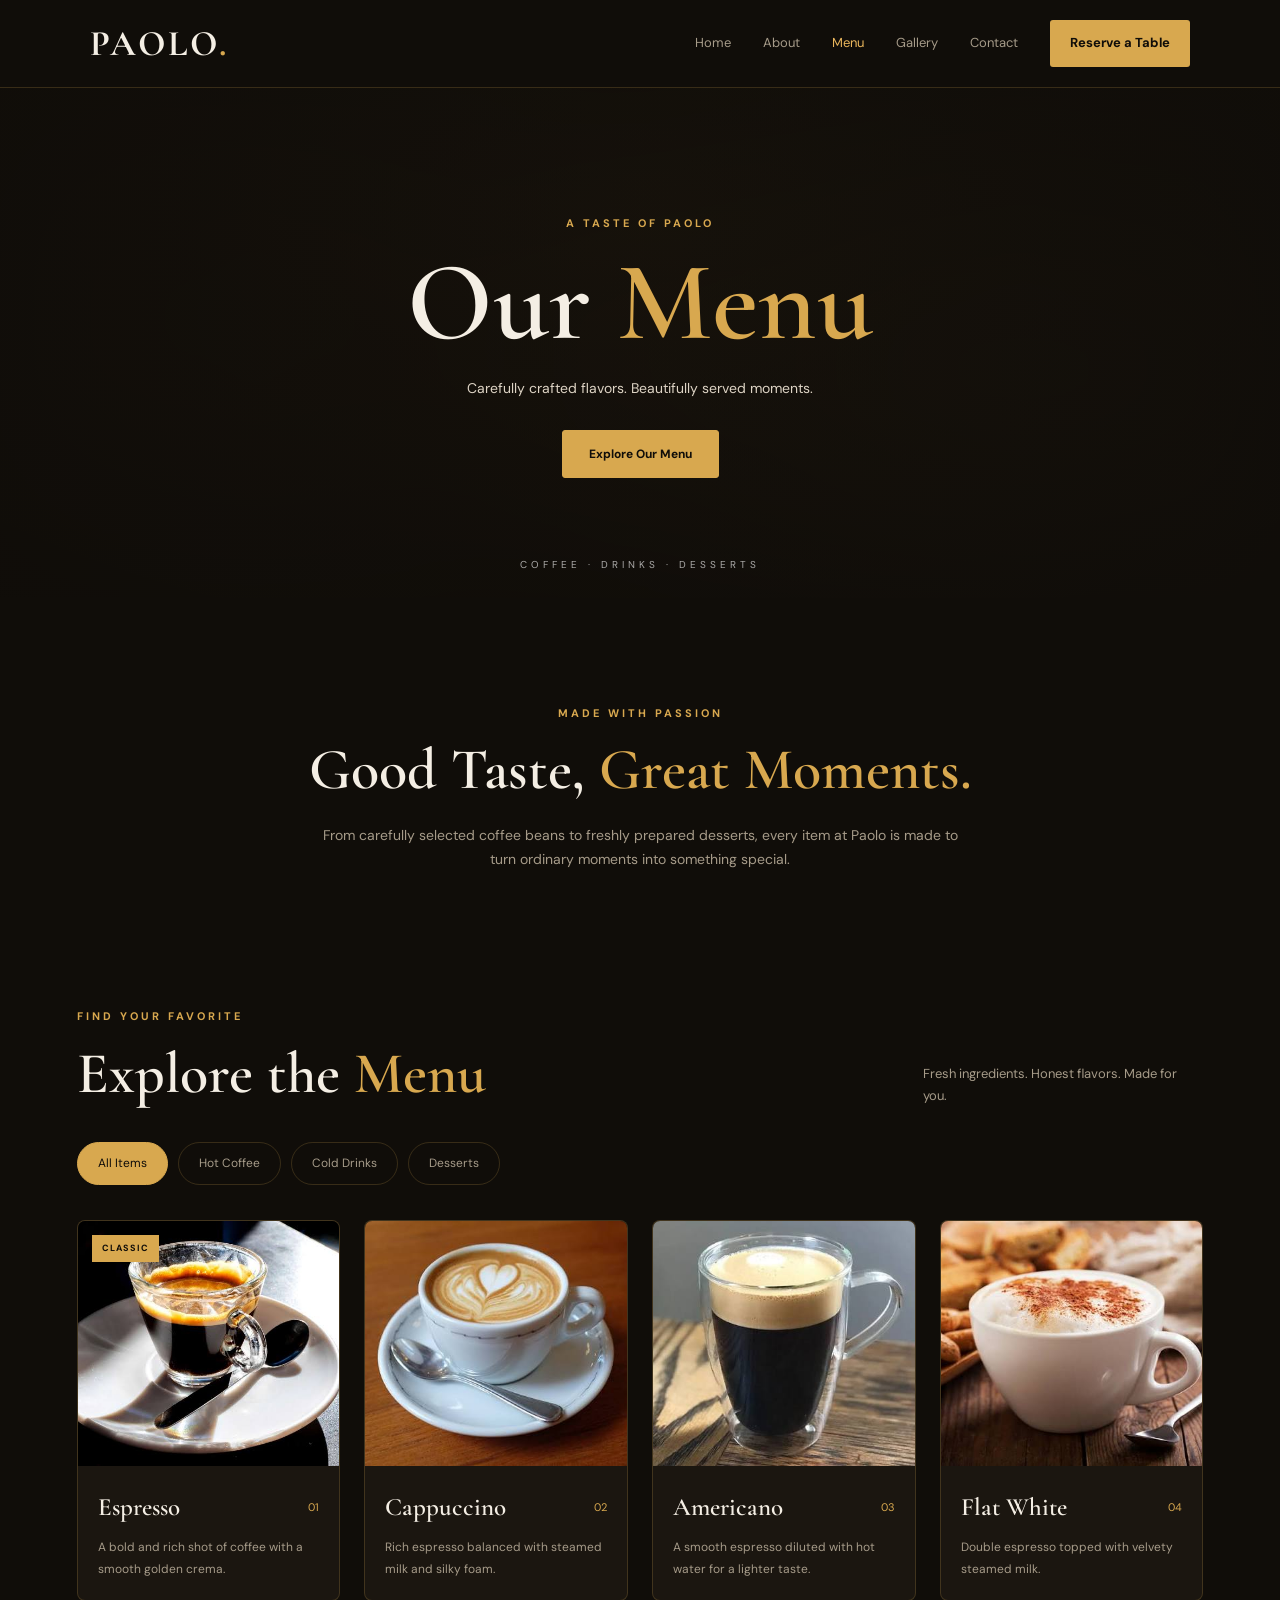
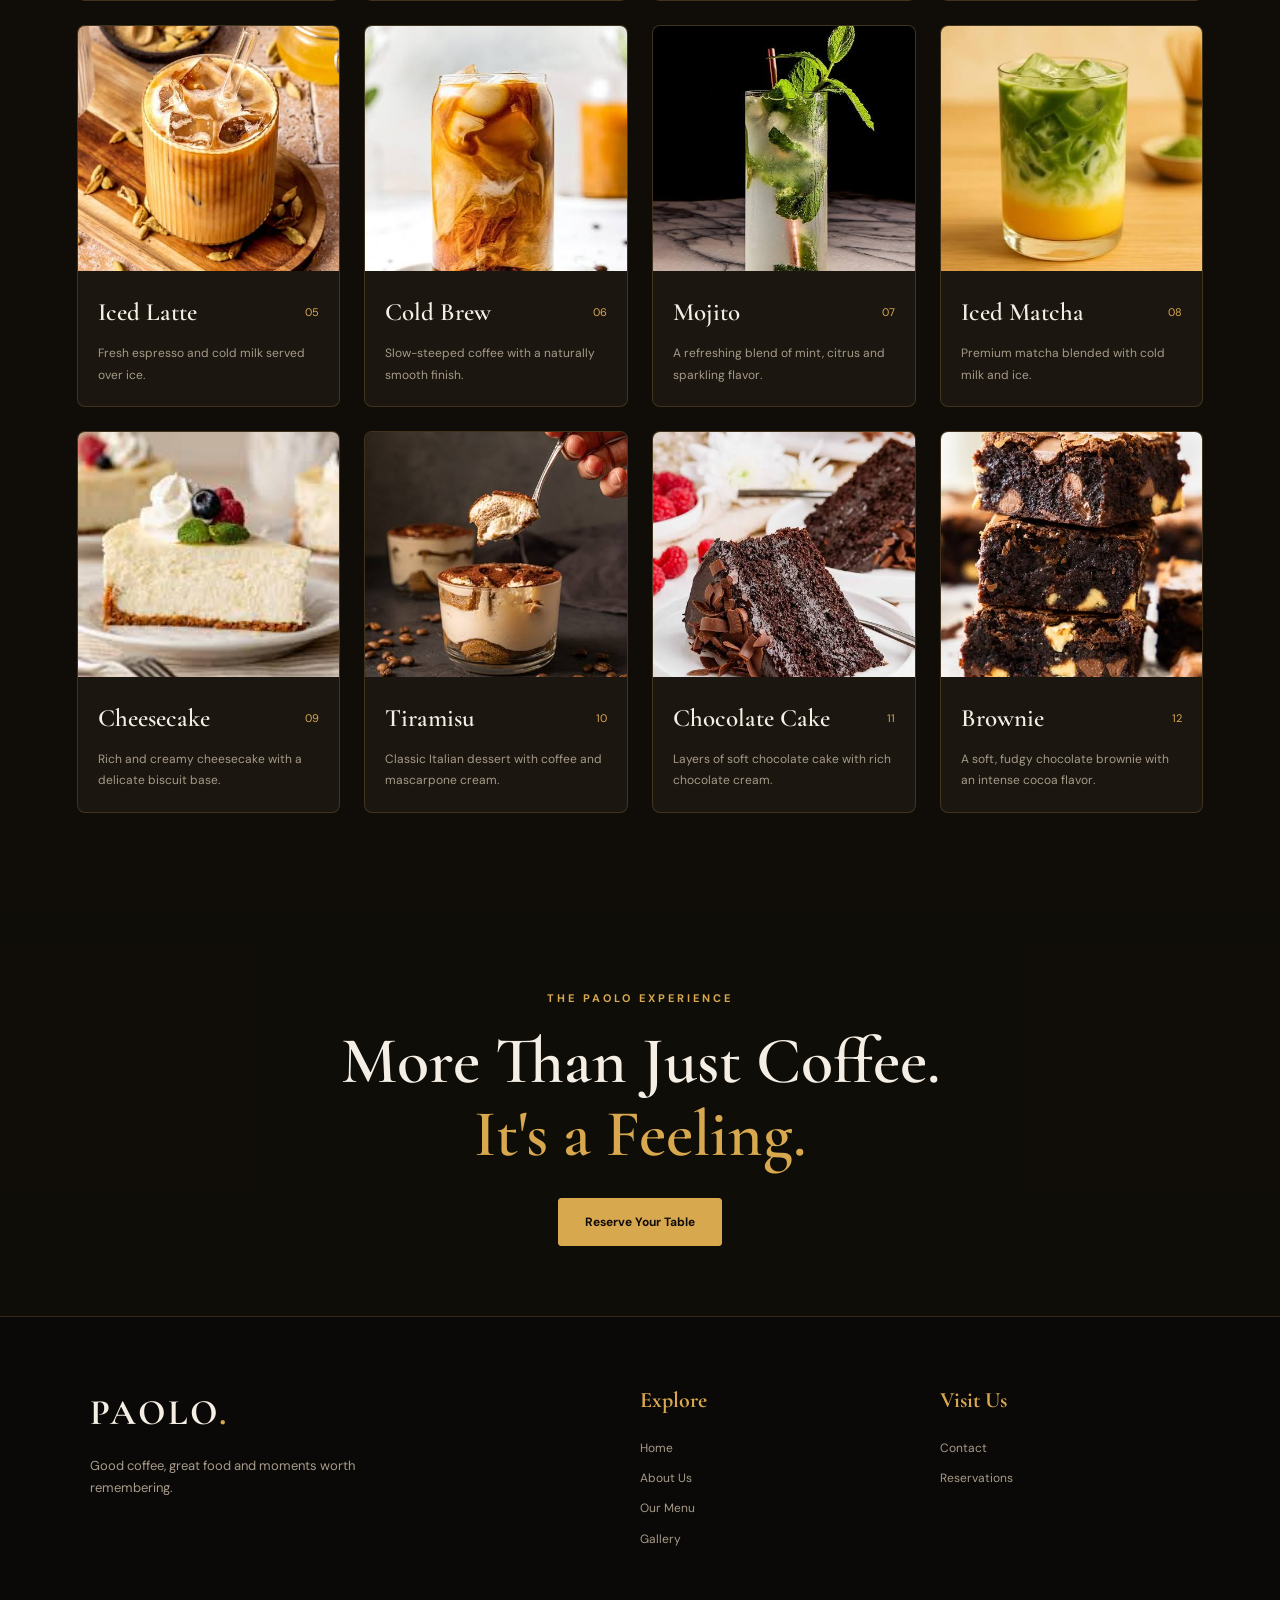
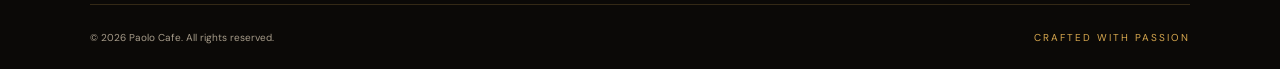
==== menu.html @ 392eb5f2 "add files" ====
<!DOCTYPE html>
<html lang="en" dir="ltr">
<head>
    <meta charset="UTF-8">
    <meta name="viewport" content="width=device-width, initial-scale=1.0">
    <meta name="description" content="Explore the Paolo Cafe menu — specialty coffee, refreshing drinks and handcrafted desserts.">
    <title>Our Menu | Paolo Cafe</title>

    <link rel="preconnect" href="https://fonts.googleapis.com">
    <link rel="preconnect" href="https://fonts.gstatic.com" crossorigin>
    <link href="https://fonts.googleapis.com/css2?family=Cormorant+Garamond:wght@500;600;700&family=DM+Sans:wght@400;500;600;700&display=swap" rel="stylesheet">
    <link rel="stylesheet" href="./asstes/css/menu.css">
</head>

<body>

    <!-- Header -->
    <header class="site-header">
        <a href="index.html" class="logo">PAOLO<span>.</span></a>

        <button class="nav-toggle" aria-label="Toggle navigation" aria-expanded="false">
            <span></span>
            <span></span>
            <span></span>
        </button>

        <nav class="main-nav">
            <a href="index.html">Home</a>
            <a href="index.html#about">About</a>
            <a href="menu.html" class="active">Menu</a>
            <a href="index.html#gallery">Gallery</a>
            <a href="index.html#contact">Contact</a>
            <a href="index.html#reservation" class="nav-cta">Reserve a Table</a>
        </nav>
    </header>

    <main>

        <!-- Hero -->
        <section class="menu-hero">
            <div class="hero-overlay"></div>
            <div class="hero-content">
                <span class="eyebrow">A TASTE OF PAOLO</span>
                <h1>Our <span>Menu</span></h1>
                <p>Carefully crafted flavors. Beautifully served moments.</p>
                <a href="#menu-items" class="gold-button">Explore Our Menu</a>
            </div>
            <span class="hero-caption">COFFEE · DRINKS · DESSERTS</span>
        </section>

        <!-- Introduction -->
        <section class="menu-intro section-padding">
            <span class="eyebrow">MADE WITH PASSION</span>
            <h2>Good Taste, <span>Great Moments.</span></h2>
            <p>
                From carefully selected coffee beans to freshly prepared desserts,
                every item at Paolo is made to turn ordinary moments into something special.
            </p>
        </section>

        <!-- Menu Products -->
        <section class="menu-section section-padding" id="menu-items">
            <div class="section-heading">
                <div>
                    <span class="eyebrow">FIND YOUR FAVORITE</span>
                    <h2>Explore the <span>Menu</span></h2>
                </div>
                <p>Fresh ingredients. Honest flavors. Made for you.</p>
            </div>

            <div class="filter-list">
                <button class="filter-btn active" data-filter="all">All Items</button>
                <button class="filter-btn" data-filter="coffee">Hot Coffee</button>
                <button class="filter-btn" data-filter="cold">Cold Drinks</button>
                <button class="filter-btn" data-filter="dessert">Desserts</button>
            </div>

            <div class="product-grid">

                <article class="product-card" data-category="coffee">
                    <div class="product-image">
                        <img src="./asstes/images/esspresso.jpg" alt="Espresso coffee" loading="lazy">
                        <span class="product-tag">CLASSIC</span>
                    </div>
                    <div class="product-info">
                        <div class="product-title"><h3>Espresso</h3><span>01</span></div>
                        <p>A bold and rich shot of coffee with a smooth golden crema.</p>
                    </div>
                </article>

                <article class="product-card" data-category="coffee">
                    <div class="product-image">
                        <img src="./asstes/images/cappuccino.jpg" alt="Cappuccino" loading="lazy">
                    </div>
                    <div class="product-info">
                        <div class="product-title"><h3>Cappuccino</h3><span>02</span></div>
                        <p>Rich espresso balanced with steamed milk and silky foam.</p>
                    </div>
                </article>

                <article class="product-card" data-category="coffee">
                    <div class="product-image">
                        <img src="./asstes/images/amricano.jpg" alt="Americano coffee" loading="lazy">
                    </div>
                    <div class="product-info">
                        <div class="product-title"><h3>Americano</h3><span>03</span></div>
                        <p>A smooth espresso diluted with hot water for a lighter taste.</p>
                    </div>
                </article>

                <article class="product-card" data-category="coffee">
                    <div class="product-image">
                        <img src="./asstes/images/flatwhite.jpg" alt="Flat white coffee" loading="lazy">
                    </div>
                    <div class="product-info">
                        <div class="product-title"><h3>Flat White</h3><span>04</span></div>
                        <p>Double espresso topped with velvety steamed milk.</p>
                    </div>
                </article>

                <article class="product-card" data-category="cold">
                    <div class="product-image">
                        <img src="./asstes/images/icedlatte.jpg" alt="Iced latte" loading="lazy">
                    </div>
                    <div class="product-info">
                        <div class="product-title"><h3>Iced Latte</h3><span>05</span></div>
                        <p>Fresh espresso and cold milk served over ice.</p>
                    </div>
                </article>

                <article class="product-card" data-category="cold">
                    <div class="product-image">
                        <img src="./asstes/images/goldbrew.jpg" alt="Cold brew coffee" loading="lazy">
                    </div>
                    <div class="product-info">
                        <div class="product-title"><h3>Cold Brew</h3><span>06</span></div>
                        <p>Slow-steeped coffee with a naturally smooth finish.</p>
                    </div>
                </article>

                <article class="product-card" data-category="cold">
                    <div class="product-image">
                        <img src="./asstes/images/mojito.jpg" alt="Fresh mojito" loading="lazy">
                    </div>
                    <div class="product-info">
                        <div class="product-title"><h3>Mojito</h3><span>07</span></div>
                        <p>A refreshing blend of mint, citrus and sparkling flavor.</p>
                    </div>
                </article>

                <article class="product-card" data-category="cold">
                    <div class="product-image">
                        <img src="./asstes/images/icedmatcha.jpg" alt="Iced matcha latte" loading="lazy">
                    </div>
                    <div class="product-info">
                        <div class="product-title"><h3>Iced Matcha</h3><span>08</span></div>
                        <p>Premium matcha blended with cold milk and ice.</p>
                    </div>
                </article>

                <article class="product-card" data-category="dessert">
                    <div class="product-image">
                        <img src="./asstes/images/cheesecake.jpg" alt="Cheesecake dessert" loading="lazy">
                    </div>
                    <div class="product-info">
                        <div class="product-title"><h3>Cheesecake</h3><span>09</span></div>
                        <p>Rich and creamy cheesecake with a delicate biscuit base.</p>
                    </div>
                </article>

                <article class="product-card" data-category="dessert">
                    <div class="product-image">
                        <img src="./asstes/images/tiramisu.jpg" alt="Tiramisu dessert" loading="lazy">
                    </div>
                    <div class="product-info">
                        <div class="product-title"><h3>Tiramisu</h3><span>10</span></div>
                        <p>Classic Italian dessert with coffee and mascarpone cream.</p>
                    </div>
                </article>

                <article class="product-card" data-category="dessert">
                    <div class="product-image">
                        <img src="./asstes/images/chocolatecake.jpg" alt="Chocolate cake" loading="lazy">
                    </div>
                    <div class="product-info">
                        <div class="product-title"><h3>Chocolate Cake</h3><span>11</span></div>
                        <p>Layers of soft chocolate cake with rich chocolate cream.</p>
                    </div>
                </article>

                <article class="product-card" data-category="dessert">
                    <div class="product-image">
                        <img src="./asstes/images/brownie.jpg" alt="Chocolate brownie" loading="lazy">
                    </div>
                    <div class="product-info">
                        <div class="product-title"><h3>Brownie</h3><span>12</span></div>
                        <p>A soft, fudgy chocolate brownie with an intense cocoa flavor.</p>
                    </div>
                </article>

            </div>

            <p class="empty-message" hidden>No items found in this category.</p>
        </section>

        <!-- Closing Banner -->
        <section class="menu-banner">
            <div class="banner-overlay"></div>
            <div class="banner-content">
                <span class="eyebrow">THE PAOLO EXPERIENCE</span>
                <h2>More Than Just Coffee.<br><span>It's a Feeling.</span></h2>
                <a href="index.html#reservation" class="gold-button">Reserve Your Table</a>
            </div>
        </section>

    </main>

    <!-- Footer -->
    <footer class="site-footer">
        <div class="footer-main">
            <div class="footer-brand">
                <a href="index.html" class="logo">PAOLO<span>.</span></a>
                <p>Good coffee, great food and moments worth remembering.</p>
            </div>

            <div class="footer-links">
                <h4>Explore</h4>
                <a href="index.html">Home</a>
                <a href="index.html#about">About Us</a>
                <a href="menu.html">Our Menu</a>
                <a href="index.html#gallery">Gallery</a>
            </div>

            <div class="footer-links">
                <h4>Visit Us</h4>
                <a href="index.html#contact">Contact</a>
                <a href="index.html#reservation">Reservations</a>
            </div>
        </div>

        <div class="footer-bottom">
            <p>© 2026 Paolo Cafe. All rights reserved.</p>
            <span>CRAFTED WITH PASSION</span>
        </div>
    </footer>

    <script src="./asstes/js/menu.js" defer></script>
</body>
</html>
---- asstes/css/menu.css ----
/* =========================
   MENU PAGE - BASE
========================= */

:root {
    --bg: #100d09;
    --surface: #1b1610;
    --surface-light: #241d14;
    --gold: #d8a84f;
    --gold-light: #eab65c;
    --text: #f4eee4;
    --muted: #a69b89;
    --border: rgba(216, 168, 79, 0.2);
    --heading-font: "Cormorant Garamond", serif;
    --body-font: "DM Sans", sans-serif;
}

* {
    margin: 0;
    padding: 0;
    box-sizing: border-box;
}

html {
    scroll-behavior: smooth;
    scroll-padding-top: 90px;
}

body {
    background: var(--bg);
    color: var(--text);
    font-family: var(--body-font);
    line-height: 1.7;
    overflow-x: hidden;
}

body.menu-page {
    min-width: 320px;
}

a {
    color: inherit;
    text-decoration: none;
}

button {
    font: inherit;
}

img {
    display: block;
    width: 100%;
}

.section-padding {
    padding: 100px max(6%, calc((100% - 1320px) / 2));
}

.eyebrow {
    display: inline-block;
    color: var(--gold);
    font-size: 11px;
    font-weight: 700;
    letter-spacing: 3px;
    text-transform: uppercase;
}

/* =========================
   HEADER
========================= */

.site-header {
    position: relative;
    z-index: 20;
    min-height: 88px;
    padding: 0 7%;
    display: flex;
    align-items: center;
    justify-content: space-between;
    background: #100d09;
    border-bottom: 1px solid var(--border);
}

.logo {
    font-family: var(--heading-font);
    font-size: 36px;
    font-weight: 700;
    letter-spacing: 2px;
}

.logo span {
    color: var(--gold);
}

.main-nav {
    display: flex;
    align-items: center;
    gap: 32px;
}

.main-nav a {
    color: var(--muted);
    font-size: 13px;
    transition: color 0.25s ease;
}

.main-nav a:hover,
.main-nav a.active {
    color: var(--gold-light);
}

.main-nav .nav-cta {
    padding: 12px 20px;
    color: var(--bg);
    background: var(--gold);
    border-radius: 3px;
    font-weight: 700;
}

.main-nav .nav-cta:hover {
    background: var(--gold-light);
    color: var(--bg);
}

.nav-toggle {
    display: none;
    width: 42px;
    height: 42px;
    padding: 10px;
    background: transparent;
    border: 1px solid var(--border);
    border-radius: 4px;
    cursor: pointer;
}

.nav-toggle span {
    display: block;
    height: 2px;
    margin: 5px 0;
    background: var(--gold);
}

/* =========================
   HERO
========================= */

.menu-hero {
    position: relative;
    min-height: 510px;
    display: grid;
    place-items: center;
    overflow: hidden;
    background: url("../images/menu-hero.webp") center 45% / cover no-repeat;
    text-align: center;
}

.hero-overlay,
.banner-overlay {
    position: absolute;
    inset: 0;
    background: linear-gradient(90deg, rgba(16, 13, 9, 0.82), rgba(16, 13, 9, 0.48), rgba(16, 13, 9, 0.82));
}

.hero-content {
    position: relative;
    z-index: 1;
    padding: 70px 20px;
}

.hero-content h1 {
    margin: 12px 0;
    font-family: var(--heading-font);
    font-size: clamp(64px, 9vw, 112px);
    line-height: 1;
    font-weight: 600;
}

.hero-content h1 span,
.menu-intro h2 span,
.section-heading h2 span,
.banner-content h2 span {
    color: var(--gold);
}

.hero-content p {
    margin: 18px 0 30px;
    color: #ded4c5;
    font-size: 14px;
}

.gold-button {
    display: inline-flex;
    justify-content: center;
    align-items: center;
    min-height: 48px;
    padding: 0 26px;
    background: var(--gold);
    color: var(--bg);
    border: 1px solid var(--gold);
    border-radius: 3px;
    font-size: 12px;
    font-weight: 700;
    transition: background 0.25s ease, color 0.25s ease;
}

.gold-button:hover {
    background: transparent;
    color: var(--gold-light);
}

.hero-caption {
    position: absolute;
    bottom: 25px;
    left: 50%;
    transform: translateX(-50%);
    color: rgba(255, 255, 255, 0.65);
    font-size: 10px;
    letter-spacing: 4px;
    white-space: nowrap;
}

/* =========================
   INTRO
========================= */

.menu-intro {
    max-width: 950px;
    margin: auto;
    text-align: center;
}

.menu-intro h2,
.section-heading h2 {
    margin-top: 12px;
    font-family: var(--heading-font);
    font-size: clamp(38px, 5vw, 58px);
    font-weight: 600;
    line-height: 1.15;
}

.menu-intro p {
    max-width: 650px;
    margin: 20px auto 0;
    color: var(--muted);
    font-size: 14px;
}

/* =========================
   MENU SECTION
========================= */

.menu-section {
    padding-top: 30px;
}

.section-heading {
    display: flex;
    align-items: end;
    justify-content: space-between;
    gap: 30px;
    margin-bottom: 35px;
}

.section-heading > p {
    max-width: 280px;
    color: var(--muted);
    font-size: 13px;
}

.filter-list {
    display: flex;
    flex-wrap: wrap;
    gap: 10px;
    margin-bottom: 35px;
}

.filter-btn {
    padding: 10px 20px;
    color: var(--muted);
    background: transparent;
    border: 1px solid var(--border);
    border-radius: 30px;
    font-size: 12px;
    cursor: pointer;
    transition: all 0.25s ease;
}

.filter-btn:hover,
.filter-btn.active {
    color: var(--bg);
    background: var(--gold);
    border-color: var(--gold);
}

.product-grid {
    display: grid;
    grid-template-columns: repeat(4, minmax(0, 1fr));
    gap: 24px;
}

.product-card {
    min-width: 0;
    overflow: hidden;
    background: var(--surface);
    border: 1px solid var(--border);
    border-radius: 8px;
    transition: transform 0.25s ease, border-color 0.25s ease;
}

.product-card:hover {
    transform: translateY(-5px);
    border-color: rgba(216, 168, 79, 0.65);
}

.product-card.is-hidden {
    display: none;
}

.product-image {
    position: relative;
    height: 245px;
    overflow: hidden;
    background: var(--surface-light);
}

.product-image img {
    height: 100%;
    object-fit: cover;
    transition: transform 0.45s ease;
}

.product-card:hover .product-image img {
    transform: scale(1.045);
}

.product-tag {
    position: absolute;
    top: 14px;
    left: 14px;
    padding: 6px 10px;
    color: var(--bg);
    background: var(--gold);
    font-size: 9px;
    font-weight: 700;
    letter-spacing: 1px;
}

.product-info {
    padding: 20px;
}

.product-title {
    display: flex;
    align-items: center;
    justify-content: space-between;
    gap: 10px;
}

.product-title h3 {
    font-family: var(--heading-font);
    font-size: 25px;
    font-weight: 600;
}

.product-title span {
    color: var(--gold);
    font-size: 11px;
}

.product-info p {
    margin-top: 9px;
    color: var(--muted);
    font-size: 12px;
    line-height: 1.8;
}

.empty-message {
    padding: 30px 0;
    color: var(--muted);
    text-align: center;
    font-size: 14px;
}

/* =========================
   CLOSING BANNER
========================= */

.menu-banner {
    position: relative;
    min-height: 390px;
    display: grid;
    place-items: center;
    overflow: hidden;
    background: url("../images/menu-banner.webp") center / cover no-repeat;
    text-align: center;
}

.banner-overlay {
    background: rgba(16, 13, 9, 0.72);
}

.banner-content {
    position: relative;
    z-index: 1;
    padding: 70px 20px;
}

.banner-content h2 {
    margin: 15px 0 28px;
    font-family: var(--heading-font);
    font-size: clamp(38px, 6vw, 66px);
    font-weight: 600;
    line-height: 1.1;
}

/* =========================
   FOOTER
========================= */

.site-footer {
    padding: 65px 7% 0;
    background: #0b0907;
    border-top: 1px solid var(--border);
}

.footer-main {
    display: grid;
    grid-template-columns: 2fr 1fr 1fr;
    gap: 50px;
    padding-bottom: 55px;
}

.footer-brand p {
    max-width: 300px;
    margin-top: 12px;
    color: var(--muted);
    font-size: 13px;
}

.footer-links {
    display: flex;
    flex-direction: column;
    align-items: flex-start;
    gap: 10px;
}

.footer-links h4 {
    margin-bottom: 8px;
    color: var(--gold);
    font-family: var(--heading-font);
    font-size: 22px;
}

.footer-links a {
    color: var(--muted);
    font-size: 12px;
    transition: color 0.2s ease;
}

.footer-links a:hover {
    color: var(--gold);
}

.footer-bottom {
    min-height: 65px;
    display: flex;
    justify-content: space-between;
    align-items: center;
    gap: 20px;
    border-top: 1px solid var(--border);
    color: var(--muted);
    font-size: 10px;
}

.footer-bottom span {
    color: var(--gold);
    letter-spacing: 2px;
}

/* =========================
   RESPONSIVE
========================= */

@media (max-width: 1100px) {
    .product-grid {
        grid-template-columns: repeat(3, minmax(0, 1fr));
    }

    .main-nav {
        gap: 20px;
    }
}

@media (max-width: 850px) {
    .site-header {
        min-height: 76px;
    }

    .nav-toggle {
        display: block;
    }

    .main-nav {
        position: absolute;
        top: 100%;
        left: 0;
        right: 0;
        display: none;
        flex-direction: column;
        align-items: stretch;
        gap: 0;
        padding: 12px 7% 20px;
        background: #100d09;
        border-bottom: 1px solid var(--border);
    }

    .main-nav.is-open {
        display: flex;
    }

    .main-nav a {
        padding: 13px 0;
        border-bottom: 1px solid rgba(216, 168, 79, 0.1);
    }

    .main-nav .nav-cta {
        margin-top: 12px;
        padding: 12px 16px;
        text-align: center;
    }

    .product-grid {
        grid-template-columns: repeat(2, minmax(0, 1fr));
    }

    .section-heading {
        align-items: flex-start;
        flex-direction: column;
        gap: 12px;
    }
}

@media (max-width: 600px) {
    .section-padding {
        padding: 75px 6%;
    }

    .menu-hero {
        min-height: 430px;
    }

    .product-grid {
        gap: 14px;
    }

    .product-image {
        height: 190px;
    }

    .product-info {
        padding: 14px;
    }

    .product-title h3 {
        font-size: 22px;
    }

    .product-info p {
        font-size: 11px;
    }

    .filter-list {
        gap: 8px;
    }

    .filter-btn {
        padding: 9px 13px;
        font-size: 11px;
    }

    .footer-main {
        grid-template-columns: 1fr 1fr;
        gap: 35px 20px;
    }

    .footer-brand {
        grid-column: 1 / -1;
    }

    .footer-bottom {
        align-items: flex-start;
        flex-direction: column;
        justify-content: center;
        padding: 16px 0;
    }
}

@media (max-width: 380px) {
    .product-grid {
        grid-template-columns: 1fr;
    }

    .product-image {
        height: 230px;
    }
}

@media (prefers-reduced-motion: reduce) {
    *,
    *::before,
    *::after {
        scroll-behavior: auto !important;
        transition-duration: 0.01ms !important;
    }
}

/* =========================
   MENU SCROLL PARALLAX
========================= */

.menu-section {
    position: relative;
    z-index: 2;
    overflow: hidden;
}

/* Main section entrance */
.menu-section .section-heading,
.menu-section .filter-list {
    opacity: 0;
    transform: translateY(70px);
    transition:
        opacity 0.8s ease,
        transform 0.9s cubic-bezier(0.2, 0.7, 0.2, 1);
}

.menu-section.is-visible .section-heading,
.menu-section.is-visible .filter-list {
    opacity: 1;
    transform: translateY(0);
}

/* Product cards entrance */
.menu-section .product-card {
    opacity: 0;
    transform: translateY(85px);
    transition:
        opacity 0.7s ease,
        transform 0.8s cubic-bezier(0.2, 0.7, 0.2, 1),
        border-color 0.25s ease;
    transition-delay: var(--card-delay, 0ms);
}

.menu-section.is-visible .product-card {
    opacity: 1;
    transform: translateY(0);
}

/* Keep filtered cards hidden */
.menu-section .product-card.is-hidden {
    display: none;
}

/* Accessibility */
@media (prefers-reduced-motion: reduce) {
    .menu-section .section-heading,
    .menu-section .filter-list,
    .menu-section .product-card {
        opacity: 1;
        transform: none;
        transition: none;
    }
}


/* Subtle Hero Ambient Gradient */

.menu-hero {
    position: relative;
    isolation: isolate;
    overflow: hidden;

    background:
        radial-gradient(
            ellipse 75% 90% at 50% 25%,
            rgba(216, 168, 79, 0.045) 0%,
            rgba(216, 168, 79, 0.018) 45%,
            transparent 100%
        ),
        #100d09;
}

/* Soft golden atmosphere */

.menu-hero::before {
    content: "";
    position: absolute;
    inset: 0;
    z-index: 0;
    pointer-events: none;

    background:
        radial-gradient(
            ellipse 45% 70% at 20% 45%,
            rgba(92, 56, 32, 0.055),
            transparent 100%
        ),
        radial-gradient(
            ellipse 50% 70% at 80% 55%,
            rgba(234, 182, 92, 0.035),
            transparent 100%
        );

    filter: blur(45px);
}

/* Keep content visible */

.menu-hero .hero-content,
.menu-hero .hero-caption {
    z-index: 2;
}
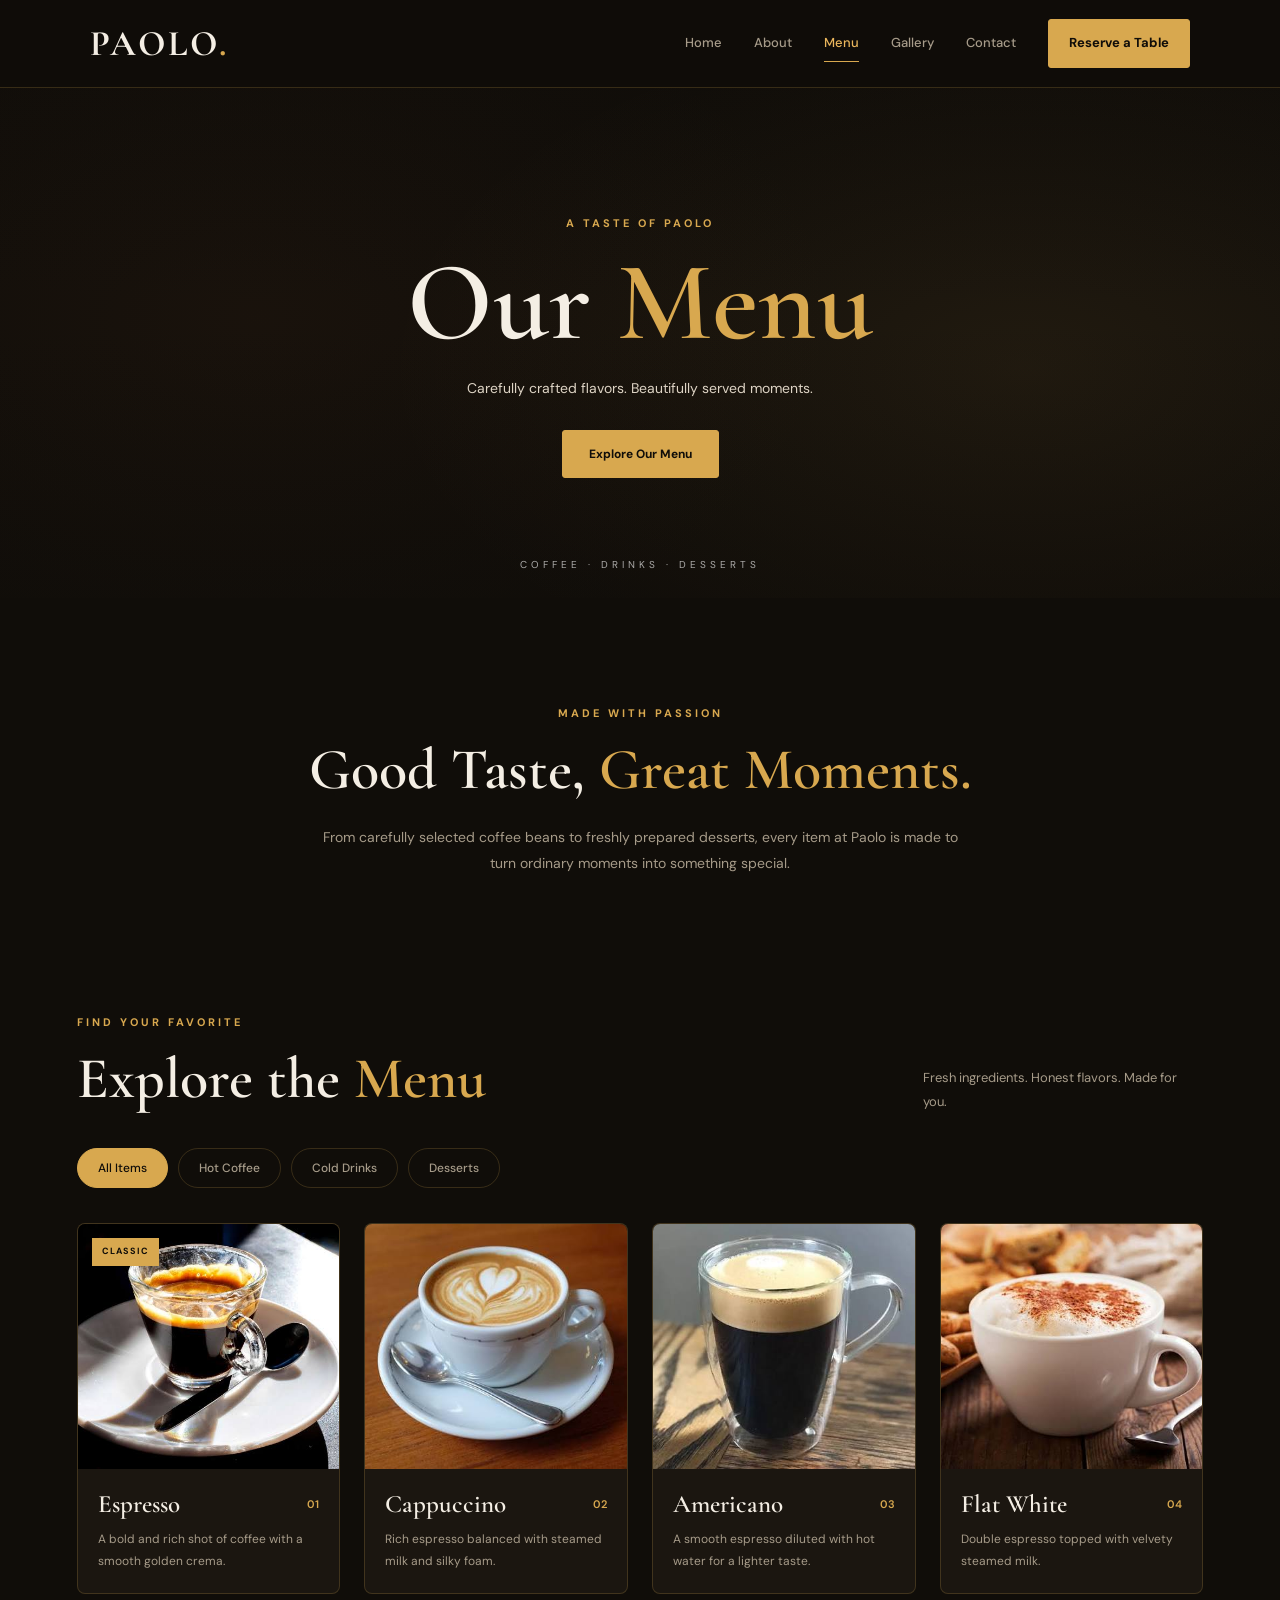
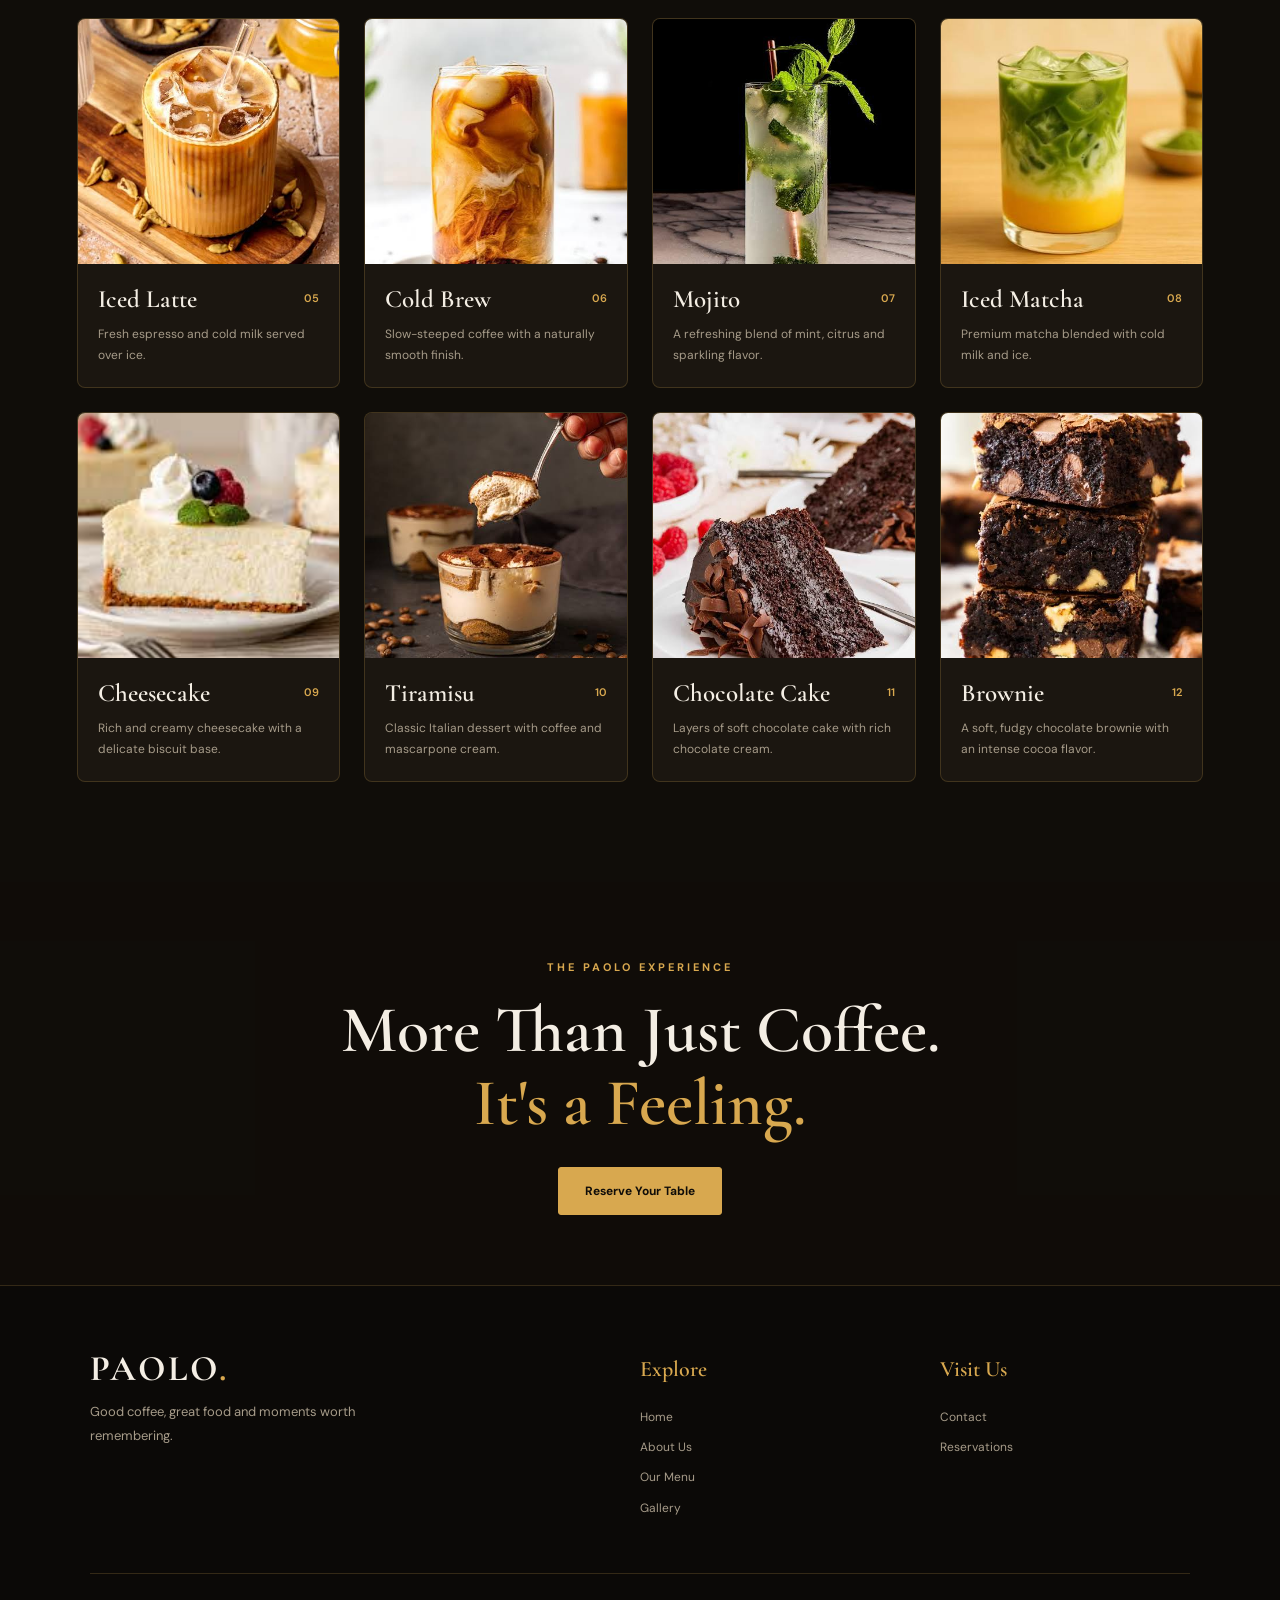
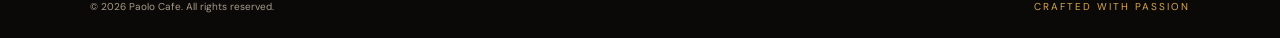
==== commit adeecbc7: "add" ====
--- a/menu.html
+++ b/menu.html
@@ -5,11 +5,16 @@
     <meta charset="UTF-8">
     <meta name="viewport" content="width=device-width, initial-scale=1.0">
     <meta name="description" content="Explore the Paolo Cafe menu — specialty coffee, refreshing drinks and handcrafted desserts.">
+    <meta name="theme-color" content="#100d09">
+
     <title>Our Menu | Paolo Cafe</title>
 
+    <!-- Google Fonts -->
     <link rel="preconnect" href="https://fonts.googleapis.com">
     <link rel="preconnect" href="https://fonts.gstatic.com" crossorigin>
     <link href="https://fonts.googleapis.com/css2?family=Cormorant+Garamond:wght@500;600;700&family=DM+Sans:wght@400;500;600;700&display=swap" rel="stylesheet">
+
+    <!-- Stylesheet -->
     <link rel="stylesheet" href="./asstes/css/menu.css">
 </head>
 
@@ -17,18 +22,26 @@
 
     <!-- Header -->
     <header class="site-header">
-        <a href="index.html" class="logo">PAOLO<span>.</span></a>
-
-        <button class="nav-toggle" aria-label="Toggle navigation" aria-expanded="false">
+        <a href="index.html" class="logo" aria-label="Paolo Cafe Home">
+            PAOLO<span>.</span>
+        </a>
+
+        <button
+            class="nav-toggle"
+            type="button"
+            aria-label="Toggle navigation"
+            aria-controls="main-nav"
+            aria-expanded="false"
+        >
             <span></span>
             <span></span>
             <span></span>
         </button>
 
-        <nav class="main-nav">
+        <nav class="main-nav" id="main-nav" aria-label="Main navigation">
             <a href="index.html">Home</a>
             <a href="index.html#about">About</a>
-            <a href="menu.html" class="active">Menu</a>
+            <a href="menu.html" class="active" aria-current="page">Menu</a>
             <a href="index.html#gallery">Gallery</a>
             <a href="index.html#contact">Contact</a>
             <a href="index.html#reservation" class="nav-cta">Reserve a Table</a>
@@ -39,13 +52,15 @@
 
         <!-- Hero -->
         <section class="menu-hero">
-            <div class="hero-overlay"></div>
+            <div class="hero-overlay" aria-hidden="true"></div>
+
             <div class="hero-content">
                 <span class="eyebrow">A TASTE OF PAOLO</span>
                 <h1>Our <span>Menu</span></h1>
                 <p>Carefully crafted flavors. Beautifully served moments.</p>
                 <a href="#menu-items" class="gold-button">Explore Our Menu</a>
             </div>
+
             <span class="hero-caption">COFFEE · DRINKS · DESSERTS</span>
         </section>
 
@@ -61,30 +76,38 @@
 
         <!-- Menu Products -->
         <section class="menu-section section-padding" id="menu-items">
+
             <div class="section-heading">
                 <div>
                     <span class="eyebrow">FIND YOUR FAVORITE</span>
                     <h2>Explore the <span>Menu</span></h2>
                 </div>
+
                 <p>Fresh ingredients. Honest flavors. Made for you.</p>
             </div>
 
-            <div class="filter-list">
-                <button class="filter-btn active" data-filter="all">All Items</button>
-                <button class="filter-btn" data-filter="coffee">Hot Coffee</button>
-                <button class="filter-btn" data-filter="cold">Cold Drinks</button>
-                <button class="filter-btn" data-filter="dessert">Desserts</button>
-            </div>
-
+            <!-- Filters -->
+            <div class="filter-list" role="group" aria-label="Filter menu by category">
+                <button type="button" class="filter-btn active" data-filter="all" aria-pressed="true">All Items</button>
+                <button type="button" class="filter-btn" data-filter="coffee" aria-pressed="false">Hot Coffee</button>
+                <button type="button" class="filter-btn" data-filter="cold" aria-pressed="false">Cold Drinks</button>
+                <button type="button" class="filter-btn" data-filter="dessert" aria-pressed="false">Desserts</button>
+            </div>
+
+            <!-- Product Grid -->
             <div class="product-grid">
 
+                <!-- Hot Coffee -->
                 <article class="product-card" data-category="coffee">
                     <div class="product-image">
                         <img src="./asstes/images/esspresso.jpg" alt="Espresso coffee" loading="lazy">
                         <span class="product-tag">CLASSIC</span>
                     </div>
                     <div class="product-info">
-                        <div class="product-title"><h3>Espresso</h3><span>01</span></div>
+                        <div class="product-title">
+                            <h3>Espresso</h3>
+                            <span>01</span>
+                        </div>
                         <p>A bold and rich shot of coffee with a smooth golden crema.</p>
                     </div>
                 </article>
@@ -94,7 +117,10 @@
                         <img src="./asstes/images/cappuccino.jpg" alt="Cappuccino" loading="lazy">
                     </div>
                     <div class="product-info">
-                        <div class="product-title"><h3>Cappuccino</h3><span>02</span></div>
+                        <div class="product-title">
+                            <h3>Cappuccino</h3>
+                            <span>02</span>
+                        </div>
                         <p>Rich espresso balanced with steamed milk and silky foam.</p>
                     </div>
                 </article>
@@ -104,7 +130,10 @@
                         <img src="./asstes/images/amricano.jpg" alt="Americano coffee" loading="lazy">
                     </div>
                     <div class="product-info">
-                        <div class="product-title"><h3>Americano</h3><span>03</span></div>
+                        <div class="product-title">
+                            <h3>Americano</h3>
+                            <span>03</span>
+                        </div>
                         <p>A smooth espresso diluted with hot water for a lighter taste.</p>
                     </div>
                 </article>
@@ -114,17 +143,24 @@
                         <img src="./asstes/images/flatwhite.jpg" alt="Flat white coffee" loading="lazy">
                     </div>
                     <div class="product-info">
-                        <div class="product-title"><h3>Flat White</h3><span>04</span></div>
+                        <div class="product-title">
+                            <h3>Flat White</h3>
+                            <span>04</span>
+                        </div>
                         <p>Double espresso topped with velvety steamed milk.</p>
                     </div>
                 </article>
 
+                <!-- Cold Drinks -->
                 <article class="product-card" data-category="cold">
                     <div class="product-image">
                         <img src="./asstes/images/icedlatte.jpg" alt="Iced latte" loading="lazy">
                     </div>
                     <div class="product-info">
-                        <div class="product-title"><h3>Iced Latte</h3><span>05</span></div>
+                        <div class="product-title">
+                            <h3>Iced Latte</h3>
+                            <span>05</span>
+                        </div>
                         <p>Fresh espresso and cold milk served over ice.</p>
                     </div>
                 </article>
@@ -134,7 +170,10 @@
                         <img src="./asstes/images/goldbrew.jpg" alt="Cold brew coffee" loading="lazy">
                     </div>
                     <div class="product-info">
-                        <div class="product-title"><h3>Cold Brew</h3><span>06</span></div>
+                        <div class="product-title">
+                            <h3>Cold Brew</h3>
+                            <span>06</span>
+                        </div>
                         <p>Slow-steeped coffee with a naturally smooth finish.</p>
                     </div>
                 </article>
@@ -144,7 +183,10 @@
                         <img src="./asstes/images/mojito.jpg" alt="Fresh mojito" loading="lazy">
                     </div>
                     <div class="product-info">
-                        <div class="product-title"><h3>Mojito</h3><span>07</span></div>
+                        <div class="product-title">
+                            <h3>Mojito</h3>
+                            <span>07</span>
+                        </div>
                         <p>A refreshing blend of mint, citrus and sparkling flavor.</p>
                     </div>
                 </article>
@@ -154,17 +196,24 @@
                         <img src="./asstes/images/icedmatcha.jpg" alt="Iced matcha latte" loading="lazy">
                     </div>
                     <div class="product-info">
-                        <div class="product-title"><h3>Iced Matcha</h3><span>08</span></div>
+                        <div class="product-title">
+                            <h3>Iced Matcha</h3>
+                            <span>08</span>
+                        </div>
                         <p>Premium matcha blended with cold milk and ice.</p>
                     </div>
                 </article>
 
+                <!-- Desserts -->
                 <article class="product-card" data-category="dessert">
                     <div class="product-image">
                         <img src="./asstes/images/cheesecake.jpg" alt="Cheesecake dessert" loading="lazy">
                     </div>
                     <div class="product-info">
-                        <div class="product-title"><h3>Cheesecake</h3><span>09</span></div>
+                        <div class="product-title">
+                            <h3>Cheesecake</h3>
+                            <span>09</span>
+                        </div>
                         <p>Rich and creamy cheesecake with a delicate biscuit base.</p>
                     </div>
                 </article>
@@ -174,7 +223,10 @@
                         <img src="./asstes/images/tiramisu.jpg" alt="Tiramisu dessert" loading="lazy">
                     </div>
                     <div class="product-info">
-                        <div class="product-title"><h3>Tiramisu</h3><span>10</span></div>
+                        <div class="product-title">
+                            <h3>Tiramisu</h3>
+                            <span>10</span>
+                        </div>
                         <p>Classic Italian dessert with coffee and mascarpone cream.</p>
                     </div>
                 </article>
@@ -184,7 +236,10 @@
                         <img src="./asstes/images/chocolatecake.jpg" alt="Chocolate cake" loading="lazy">
                     </div>
                     <div class="product-info">
-                        <div class="product-title"><h3>Chocolate Cake</h3><span>11</span></div>
+                        <div class="product-title">
+                            <h3>Chocolate Cake</h3>
+                            <span>11</span>
+                        </div>
                         <p>Layers of soft chocolate cake with rich chocolate cream.</p>
                     </div>
                 </article>
@@ -194,19 +249,26 @@
                         <img src="./asstes/images/brownie.jpg" alt="Chocolate brownie" loading="lazy">
                     </div>
                     <div class="product-info">
-                        <div class="product-title"><h3>Brownie</h3><span>12</span></div>
+                        <div class="product-title">
+                            <h3>Brownie</h3>
+                            <span>12</span>
+                        </div>
                         <p>A soft, fudgy chocolate brownie with an intense cocoa flavor.</p>
                     </div>
                 </article>
 
             </div>
 
-            <p class="empty-message" hidden>No items found in this category.</p>
+            <p class="empty-message" role="status" hidden>
+                No items found in this category.
+            </p>
+
         </section>
 
         <!-- Closing Banner -->
         <section class="menu-banner">
-            <div class="banner-overlay"></div>
+            <div class="banner-overlay" aria-hidden="true"></div>
+
             <div class="banner-content">
                 <span class="eyebrow">THE PAOLO EXPERIENCE</span>
                 <h2>More Than Just Coffee.<br><span>It's a Feeling.</span></h2>
@@ -218,9 +280,11 @@
 
     <!-- Footer -->
     <footer class="site-footer">
+
         <div class="footer-main">
+
             <div class="footer-brand">
-                <a href="index.html" class="logo">PAOLO<span>.</span></a>
+                <a href="index.html" class="logo" aria-label="Paolo Cafe Home">PAOLO<span>.</span></a>
                 <p>Good coffee, great food and moments worth remembering.</p>
             </div>
 
@@ -237,14 +301,18 @@
                 <a href="index.html#contact">Contact</a>
                 <a href="index.html#reservation">Reservations</a>
             </div>
+
         </div>
 
         <div class="footer-bottom">
             <p>© 2026 Paolo Cafe. All rights reserved.</p>
             <span>CRAFTED WITH PASSION</span>
         </div>
+
     </footer>
 
+    <!-- JavaScript -->
     <script src="./asstes/js/menu.js" defer></script>
+
 </body>
 </html>
--- a/asstes/css/menu.css
+++ b/asstes/css/menu.css
@@ -1,22 +1,36 @@
 
-/* =========================
-   MENU PAGE - BASE
-========================= */
+/* ========================================
+   PAOLO CAFE - MENU PAGE
+======================================== */
+
+/* 01. ROOT & RESET */
 
 :root {
     --bg: #100d09;
     --surface: #1b1610;
     --surface-light: #241d14;
+
     --gold: #d8a84f;
     --gold-light: #eab65c;
+
     --text: #f4eee4;
     --muted: #a69b89;
+
     --border: rgba(216, 168, 79, 0.2);
+    --border-hover: rgba(216, 168, 79, 0.65);
+
     --heading-font: "Cormorant Garamond", serif;
     --body-font: "DM Sans", sans-serif;
-}
-
-* {
+
+    --header-height: 88px;
+    --container-width: 1320px;
+
+    --transition: 0.3s ease;
+}
+
+*,
+*::before,
+*::after {
     margin: 0;
     padding: 0;
     box-sizing: border-box;
@@ -24,19 +38,22 @@
 
 html {
     scroll-behavior: smooth;
-    scroll-padding-top: 90px;
+    scroll-padding-top: calc(var(--header-height) + 20px);
 }
 
 body {
+    min-width: 320px;
+    overflow-x: hidden;
     background: var(--bg);
     color: var(--text);
     font-family: var(--body-font);
     line-height: 1.7;
-    overflow-x: hidden;
-}
-
-body.menu-page {
-    min-width: 320px;
+}
+
+body,
+button,
+input {
+    font-family: var(--body-font);
 }
 
 a {
@@ -45,16 +62,35 @@
 }
 
 button {
+    color: inherit;
     font: inherit;
 }
 
 img {
     display: block;
     width: 100%;
+    max-width: 100%;
+}
+
+button,
+a {
+    -webkit-tap-highlight-color: transparent;
+}
+
+button:focus-visible,
+a:focus-visible {
+    outline: 2px solid var(--gold-light);
+    outline-offset: 4px;
+}
+
+::selection {
+    color: var(--bg);
+    background: var(--gold);
 }
 
 .section-padding {
-    padding: 100px max(6%, calc((100% - 1320px) / 2));
+    width: 100%;
+    padding: 100px max(6%, calc((100% - var(--container-width)) / 2));
 }
 
 .eyebrow {
@@ -66,27 +102,39 @@
     text-transform: uppercase;
 }
 
-/* =========================
-   HEADER
-========================= */
+/* 02. HEADER */
 
 .site-header {
-    position: relative;
-    z-index: 20;
-    min-height: 88px;
-    padding: 0 7%;
+    position: fixed;
+    top: 0;
+    left: 0;
+    z-index: 10000;
+
+    width: 100%;
+    height: var(--header-height);
+
     display: flex;
     align-items: center;
     justify-content: space-between;
-    background: #100d09;
+
+    padding: 0 7%;
+
+    background: rgba(16, 13, 9, 0.96);
     border-bottom: 1px solid var(--border);
+
+    isolation: isolate;
+
+    backdrop-filter: blur(16px);
+    -webkit-backdrop-filter: blur(16px);
 }
 
 .logo {
+    flex-shrink: 0;
     font-family: var(--heading-font);
     font-size: 36px;
     font-weight: 700;
     letter-spacing: 2px;
+    line-height: 1;
 }
 
 .logo span {
@@ -100,33 +148,54 @@
 }
 
 .main-nav a {
+    position: relative;
     color: var(--muted);
     font-size: 13px;
-    transition: color 0.25s ease;
+    font-weight: 500;
+    transition: color var(--transition);
+}
+
+.main-nav a:not(.nav-cta)::after {
+    content: "";
+    position: absolute;
+    left: 0;
+    bottom: -7px;
+    width: 0;
+    height: 1px;
+    background: var(--gold);
+    transition: width var(--transition);
 }
 
 .main-nav a:hover,
 .main-nav a.active {
     color: var(--gold-light);
+}
+
+.main-nav a:not(.nav-cta):hover::after,
+.main-nav a:not(.nav-cta).active::after {
+    width: 100%;
 }
 
 .main-nav .nav-cta {
     padding: 12px 20px;
     color: var(--bg);
     background: var(--gold);
+    border: 1px solid var(--gold);
     border-radius: 3px;
     font-weight: 700;
+    transition: all var(--transition);
 }
 
 .main-nav .nav-cta:hover {
-    background: var(--gold-light);
-    color: var(--bg);
+    color: var(--gold-light);
+    background: transparent;
+    border-color: var(--gold);
 }
 
 .nav-toggle {
     display: none;
-    width: 42px;
-    height: 42px;
+    width: 44px;
+    height: 44px;
     padding: 10px;
     background: transparent;
     border: 1px solid var(--border);
@@ -136,35 +205,81 @@
 
 .nav-toggle span {
     display: block;
+    width: 100%;
     height: 2px;
     margin: 5px 0;
     background: var(--gold);
-}
-
-/* =========================
-   HERO
-========================= */
+    transition: all var(--transition);
+}
+
+/* 03. MAIN LAYOUT */
+
+main {
+    padding-top: var(--header-height);
+}
+
+/* 04. HERO */
 
 .menu-hero {
     position: relative;
+    isolation: isolate;
+
     min-height: 510px;
+
     display: grid;
     place-items: center;
+
     overflow: hidden;
-    background: url("../images/menu-hero.webp") center 45% / cover no-repeat;
+
+    background:
+        linear-gradient(
+            90deg,
+            rgba(16, 13, 9, 0.82),
+            rgba(16, 13, 9, 0.48),
+            rgba(16, 13, 9, 0.82)
+        ),
+        url("../images/menu-hero.webp") center 45% / cover no-repeat;
+
     text-align: center;
 }
 
-.hero-overlay,
-.banner-overlay {
+.menu-hero::before {
+    content: "";
     position: absolute;
     inset: 0;
-    background: linear-gradient(90deg, rgba(16, 13, 9, 0.82), rgba(16, 13, 9, 0.48), rgba(16, 13, 9, 0.82));
+    z-index: 0;
+    pointer-events: none;
+
+    background:
+        radial-gradient(
+            ellipse 45% 70% at 20% 45%,
+            rgba(92, 56, 32, 0.12),
+            transparent 100%
+        ),
+        radial-gradient(
+            ellipse 50% 70% at 80% 55%,
+            rgba(234, 182, 92, 0.08),
+            transparent 100%
+        );
+}
+
+.hero-overlay {
+    position: absolute;
+    inset: 0;
+    z-index: 0;
+
+    background: linear-gradient(
+        0deg,
+        rgba(16, 13, 9, 0.35),
+        transparent 55%,
+        rgba(16, 13, 9, 0.2)
+    );
 }
 
 .hero-content {
     position: relative;
-    z-index: 1;
+    z-index: 2;
+    width: 100%;
     padding: 70px 20px;
 }
 
@@ -172,8 +287,8 @@
     margin: 12px 0;
     font-family: var(--heading-font);
     font-size: clamp(64px, 9vw, 112px);
+    font-weight: 600;
     line-height: 1;
-    font-weight: 600;
 }
 
 .hero-content h1 span,
@@ -191,42 +306,49 @@
 
 .gold-button {
     display: inline-flex;
+    align-items: center;
     justify-content: center;
-    align-items: center;
+
     min-height: 48px;
     padding: 0 26px;
+
+    color: var(--bg);
     background: var(--gold);
-    color: var(--bg);
+
     border: 1px solid var(--gold);
     border-radius: 3px;
+
     font-size: 12px;
     font-weight: 700;
-    transition: background 0.25s ease, color 0.25s ease;
+
+    transition: all var(--transition);
 }
 
 .gold-button:hover {
+    color: var(--gold-light);
     background: transparent;
-    color: var(--gold-light);
+    border-color: var(--gold);
 }
 
 .hero-caption {
     position: absolute;
     bottom: 25px;
     left: 50%;
+    z-index: 2;
+
     transform: translateX(-50%);
+
     color: rgba(255, 255, 255, 0.65);
     font-size: 10px;
     letter-spacing: 4px;
     white-space: nowrap;
 }
 
-/* =========================
-   INTRO
-========================= */
+/* 05. INTRO */
 
 .menu-intro {
     max-width: 950px;
-    margin: auto;
+    margin: 0 auto;
     text-align: center;
 }
 
@@ -244,19 +366,20 @@
     margin: 20px auto 0;
     color: var(--muted);
     font-size: 14px;
-}
-
-/* =========================
-   MENU SECTION
-========================= */
+    line-height: 1.9;
+}
+
+/* 06. MENU SECTION */
 
 .menu-section {
+    position: relative;
+    z-index: 1;
     padding-top: 30px;
 }
 
 .section-heading {
     display: flex;
-    align-items: end;
+    align-items: flex-end;
     justify-content: space-between;
     gap: 30px;
     margin-bottom: 35px;
@@ -266,7 +389,10 @@
     max-width: 280px;
     color: var(--muted);
     font-size: 13px;
-}
+    line-height: 1.8;
+}
+
+/* 07. FILTERS */
 
 .filter-list {
     display: flex;
@@ -276,14 +402,20 @@
 }
 
 .filter-btn {
-    padding: 10px 20px;
+    min-height: 40px;
+    padding: 9px 20px;
+
     color: var(--muted);
     background: transparent;
+
     border: 1px solid var(--border);
     border-radius: 30px;
+
     font-size: 12px;
+    font-weight: 500;
     cursor: pointer;
-    transition: all 0.25s ease;
+
+    transition: all var(--transition);
 }
 
 .filter-btn:hover,
@@ -293,6 +425,8 @@
     border-color: var(--gold);
 }
 
+/* 08. PRODUCT GRID */
+
 .product-grid {
     display: grid;
     grid-template-columns: repeat(4, minmax(0, 1fr));
@@ -302,19 +436,19 @@
 .product-card {
     min-width: 0;
     overflow: hidden;
+
     background: var(--surface);
     border: 1px solid var(--border);
     border-radius: 8px;
-    transition: transform 0.25s ease, border-color 0.25s ease;
+
+    transition:
+        transform 0.35s ease,
+        border-color 0.35s ease;
 }
 
 .product-card:hover {
-    transform: translateY(-5px);
-    border-color: rgba(216, 168, 79, 0.65);
-}
-
-.product-card.is-hidden {
-    display: none;
+    transform: translateY(-6px);
+    border-color: var(--border-hover);
 }
 
 .product-image {
@@ -325,22 +459,26 @@
 }
 
 .product-image img {
+    width: 100%;
     height: 100%;
     object-fit: cover;
-    transition: transform 0.45s ease;
+    transition: transform 0.55s ease;
 }
 
 .product-card:hover .product-image img {
-    transform: scale(1.045);
+    transform: scale(1.06);
 }
 
 .product-tag {
     position: absolute;
     top: 14px;
     left: 14px;
+
     padding: 6px 10px;
+
     color: var(--bg);
     background: var(--gold);
+
     font-size: 9px;
     font-weight: 700;
     letter-spacing: 1px;
@@ -361,15 +499,18 @@
     font-family: var(--heading-font);
     font-size: 25px;
     font-weight: 600;
+    line-height: 1.2;
 }
 
 .product-title span {
+    flex-shrink: 0;
     color: var(--gold);
     font-size: 11px;
+    font-weight: 600;
 }
 
 .product-info p {
-    margin-top: 9px;
+    margin-top: 10px;
     color: var(--muted);
     font-size: 12px;
     line-height: 1.8;
@@ -378,31 +519,43 @@
 .empty-message {
     padding: 30px 0;
     color: var(--muted);
+    font-size: 14px;
     text-align: center;
-    font-size: 14px;
-}
-
-/* =========================
-   CLOSING BANNER
-========================= */
+}
+
+[hidden],
+.product-card[hidden],
+.empty-message[hidden] {
+    display: none !important;
+}
+
+/* 09. CLOSING BANNER */
 
 .menu-banner {
     position: relative;
+    isolation: isolate;
+
     min-height: 390px;
+
     display: grid;
     place-items: center;
+
     overflow: hidden;
+
     background: url("../images/menu-banner.webp") center / cover no-repeat;
     text-align: center;
 }
 
 .banner-overlay {
-    background: rgba(16, 13, 9, 0.72);
+    position: absolute;
+    inset: 0;
+    z-index: 0;
+    background: rgba(16, 13, 9, 0.76);
 }
 
 .banner-content {
     position: relative;
-    z-index: 1;
+    z-index: 2;
     padding: 70px 20px;
 }
 
@@ -414,11 +567,10 @@
     line-height: 1.1;
 }
 
-/* =========================
-   FOOTER
-========================= */
+/* 10. FOOTER */
 
 .site-footer {
+    position: relative;
     padding: 65px 7% 0;
     background: #0b0907;
     border-top: 1px solid var(--border);
@@ -436,6 +588,7 @@
     margin-top: 12px;
     color: var(--muted);
     font-size: 13px;
+    line-height: 1.8;
 }
 
 .footer-links {
@@ -450,12 +603,13 @@
     color: var(--gold);
     font-family: var(--heading-font);
     font-size: 22px;
+    font-weight: 600;
 }
 
 .footer-links a {
     color: var(--muted);
     font-size: 12px;
-    transition: color 0.2s ease;
+    transition: color var(--transition);
 }
 
 .footer-links a:hover {
@@ -465,8 +619,8 @@
 .footer-bottom {
     min-height: 65px;
     display: flex;
+    align-items: center;
     justify-content: space-between;
-    align-items: center;
     gap: 20px;
     border-top: 1px solid var(--border);
     color: var(--muted);
@@ -478,9 +632,52 @@
     letter-spacing: 2px;
 }
 
-/* =========================
-   RESPONSIVE
-========================= */
+/* 11. SCROLL REVEAL */
+
+.js-enabled .menu-section .section-heading,
+.js-enabled .menu-section .filter-list {
+    opacity: 0;
+    transform: translateY(45px);
+
+    transition:
+        opacity 0.8s ease,
+        transform 0.9s cubic-bezier(0.2, 0.7, 0.2, 1);
+}
+
+.js-enabled .menu-section.is-visible .section-heading,
+.js-enabled .menu-section.is-visible .filter-list {
+    opacity: 1;
+    transform: translateY(0);
+}
+
+.js-enabled .menu-section .product-card {
+    opacity: 0;
+    transform: translateY(65px);
+
+    transition:
+        opacity 0.7s ease,
+        transform 0.8s cubic-bezier(0.2, 0.7, 0.2, 1),
+        border-color 0.3s ease;
+
+    transition-delay: var(--card-delay, 0ms);
+}
+
+.js-enabled .menu-section.is-visible .product-card {
+    opacity: 1;
+    transform: translateY(0);
+}
+
+.js-enabled .menu-section.is-visible .product-card:hover {
+    transform: translateY(-6px);
+}
+
+.js-enabled .menu-section .product-card[hidden] {
+    display: none !important;
+}
+
+/* 12. RESPONSIVE DESIGN */
+
+/* Tablets and small desktops */
 
 @media (max-width: 1100px) {
     .product-grid {
@@ -490,11 +687,25 @@
     .main-nav {
         gap: 20px;
     }
-}
+
+    .site-header {
+        padding: 0 5%;
+    }
+}
+
+/* Mobile navigation */
 
 @media (max-width: 850px) {
+    :root {
+        --header-height: 76px;
+    }
+
     .site-header {
-        min-height: 76px;
+        padding: 0 6%;
+    }
+
+    .logo {
+        font-size: 32px;
     }
 
     .nav-toggle {
@@ -506,17 +717,35 @@
         top: 100%;
         left: 0;
         right: 0;
-        display: none;
+        z-index: 10001;
+
+        display: flex;
         flex-direction: column;
         align-items: stretch;
         gap: 0;
-        padding: 12px 7% 20px;
+
+        padding: 12px 6% 22px;
+
         background: #100d09;
         border-bottom: 1px solid var(--border);
+
+        opacity: 0;
+        visibility: hidden;
+        pointer-events: none;
+
+        transform: translateY(-10px);
+
+        transition:
+            opacity 0.25s ease,
+            visibility 0.25s ease,
+            transform 0.25s ease;
     }
 
     .main-nav.is-open {
-        display: flex;
+        opacity: 1;
+        visibility: visible;
+        pointer-events: auto;
+        transform: translateY(0);
     }
 
     .main-nav a {
@@ -524,8 +753,12 @@
         border-bottom: 1px solid rgba(216, 168, 79, 0.1);
     }
 
+    .main-nav a:not(.nav-cta)::after {
+        display: none;
+    }
+
     .main-nav .nav-cta {
-        margin-top: 12px;
+        margin-top: 14px;
         padding: 12px 16px;
         text-align: center;
     }
@@ -539,7 +772,13 @@
         flex-direction: column;
         gap: 12px;
     }
-}
+
+    .section-heading > p {
+        max-width: 400px;
+    }
+}
+
+/* Mobile devices */
 
 @media (max-width: 600px) {
     .section-padding {
@@ -550,6 +789,31 @@
         min-height: 430px;
     }
 
+    .hero-content {
+        padding: 60px 18px;
+    }
+
+    .hero-content h1 {
+        font-size: clamp(58px, 14vw, 82px);
+    }
+
+    .hero-content p {
+        max-width: 320px;
+        margin: 18px auto 28px;
+        font-size: 13px;
+    }
+
+    .hero-caption {
+        bottom: 20px;
+        font-size: 9px;
+        letter-spacing: 3px;
+    }
+
+    .menu-intro h2,
+    .section-heading h2 {
+        font-size: 42px;
+    }
+
     .product-grid {
         gap: 14px;
     }
@@ -568,19 +832,34 @@
 
     .product-info p {
         font-size: 11px;
+        line-height: 1.7;
     }
 
     .filter-list {
         gap: 8px;
+        margin-bottom: 28px;
     }
 
     .filter-btn {
-        padding: 9px 13px;
+        min-height: 38px;
+        padding: 8px 13px;
         font-size: 11px;
     }
 
+    .menu-banner {
+        min-height: 340px;
+    }
+
+    .banner-content h2 {
+        font-size: 43px;
+    }
+
+    .site-footer {
+        padding: 55px 6% 0;
+    }
+
     .footer-main {
-        grid-template-columns: 1fr 1fr;
+        grid-template-columns: repeat(2, minmax(0, 1fr));
         gap: 35px 20px;
     }
 
@@ -596,6 +875,8 @@
     }
 }
 
+/* Small mobile devices */
+
 @media (max-width: 380px) {
     .product-grid {
         grid-template-columns: 1fr;
@@ -604,121 +885,38 @@
     .product-image {
         height: 230px;
     }
-}
+
+    .filter-list {
+        gap: 7px;
+    }
+
+    .filter-btn {
+        padding: 8px 11px;
+        font-size: 10px;
+    }
+
+    .hero-caption {
+        font-size: 8px;
+        letter-spacing: 2px;
+    }
+}
+
+/* 13. REDUCED MOTION */
 
 @media (prefers-reduced-motion: reduce) {
     *,
     *::before,
     *::after {
         scroll-behavior: auto !important;
+        animation-duration: 0.01ms !important;
+        animation-iteration-count: 1 !important;
         transition-duration: 0.01ms !important;
     }
-}
-
-/* =========================
-   MENU SCROLL PARALLAX
-========================= */
-
-.menu-section {
-    position: relative;
-    z-index: 2;
-    overflow: hidden;
-}
-
-/* Main section entrance */
-.menu-section .section-heading,
-.menu-section .filter-list {
-    opacity: 0;
-    transform: translateY(70px);
-    transition:
-        opacity 0.8s ease,
-        transform 0.9s cubic-bezier(0.2, 0.7, 0.2, 1);
-}
-
-.menu-section.is-visible .section-heading,
-.menu-section.is-visible .filter-list {
-    opacity: 1;
-    transform: translateY(0);
-}
-
-/* Product cards entrance */
-.menu-section .product-card {
-    opacity: 0;
-    transform: translateY(85px);
-    transition:
-        opacity 0.7s ease,
-        transform 0.8s cubic-bezier(0.2, 0.7, 0.2, 1),
-        border-color 0.25s ease;
-    transition-delay: var(--card-delay, 0ms);
-}
-
-.menu-section.is-visible .product-card {
-    opacity: 1;
-    transform: translateY(0);
-}
-
-/* Keep filtered cards hidden */
-.menu-section .product-card.is-hidden {
-    display: none;
-}
-
-/* Accessibility */
-@media (prefers-reduced-motion: reduce) {
-    .menu-section .section-heading,
-    .menu-section .filter-list,
-    .menu-section .product-card {
+
+    .js-enabled .menu-section .section-heading,
+    .js-enabled .menu-section .filter-list,
+    .js-enabled .menu-section .product-card {
         opacity: 1;
         transform: none;
-        transition: none;
-    }
-}
-
-
-/* Subtle Hero Ambient Gradient */
-
-.menu-hero {
-    position: relative;
-    isolation: isolate;
-    overflow: hidden;
-
-    background:
-        radial-gradient(
-            ellipse 75% 90% at 50% 25%,
-            rgba(216, 168, 79, 0.045) 0%,
-            rgba(216, 168, 79, 0.018) 45%,
-            transparent 100%
-        ),
-        #100d09;
-}
-
-/* Soft golden atmosphere */
-
-.menu-hero::before {
-    content: "";
-    position: absolute;
-    inset: 0;
-    z-index: 0;
-    pointer-events: none;
-
-    background:
-        radial-gradient(
-            ellipse 45% 70% at 20% 45%,
-            rgba(92, 56, 32, 0.055),
-            transparent 100%
-        ),
-        radial-gradient(
-            ellipse 50% 70% at 80% 55%,
-            rgba(234, 182, 92, 0.035),
-            transparent 100%
-        );
-
-    filter: blur(45px);
-}
-
-/* Keep content visible */
-
-.menu-hero .hero-content,
-.menu-hero .hero-caption {
-    z-index: 2;
-}
-
+    }
+}
